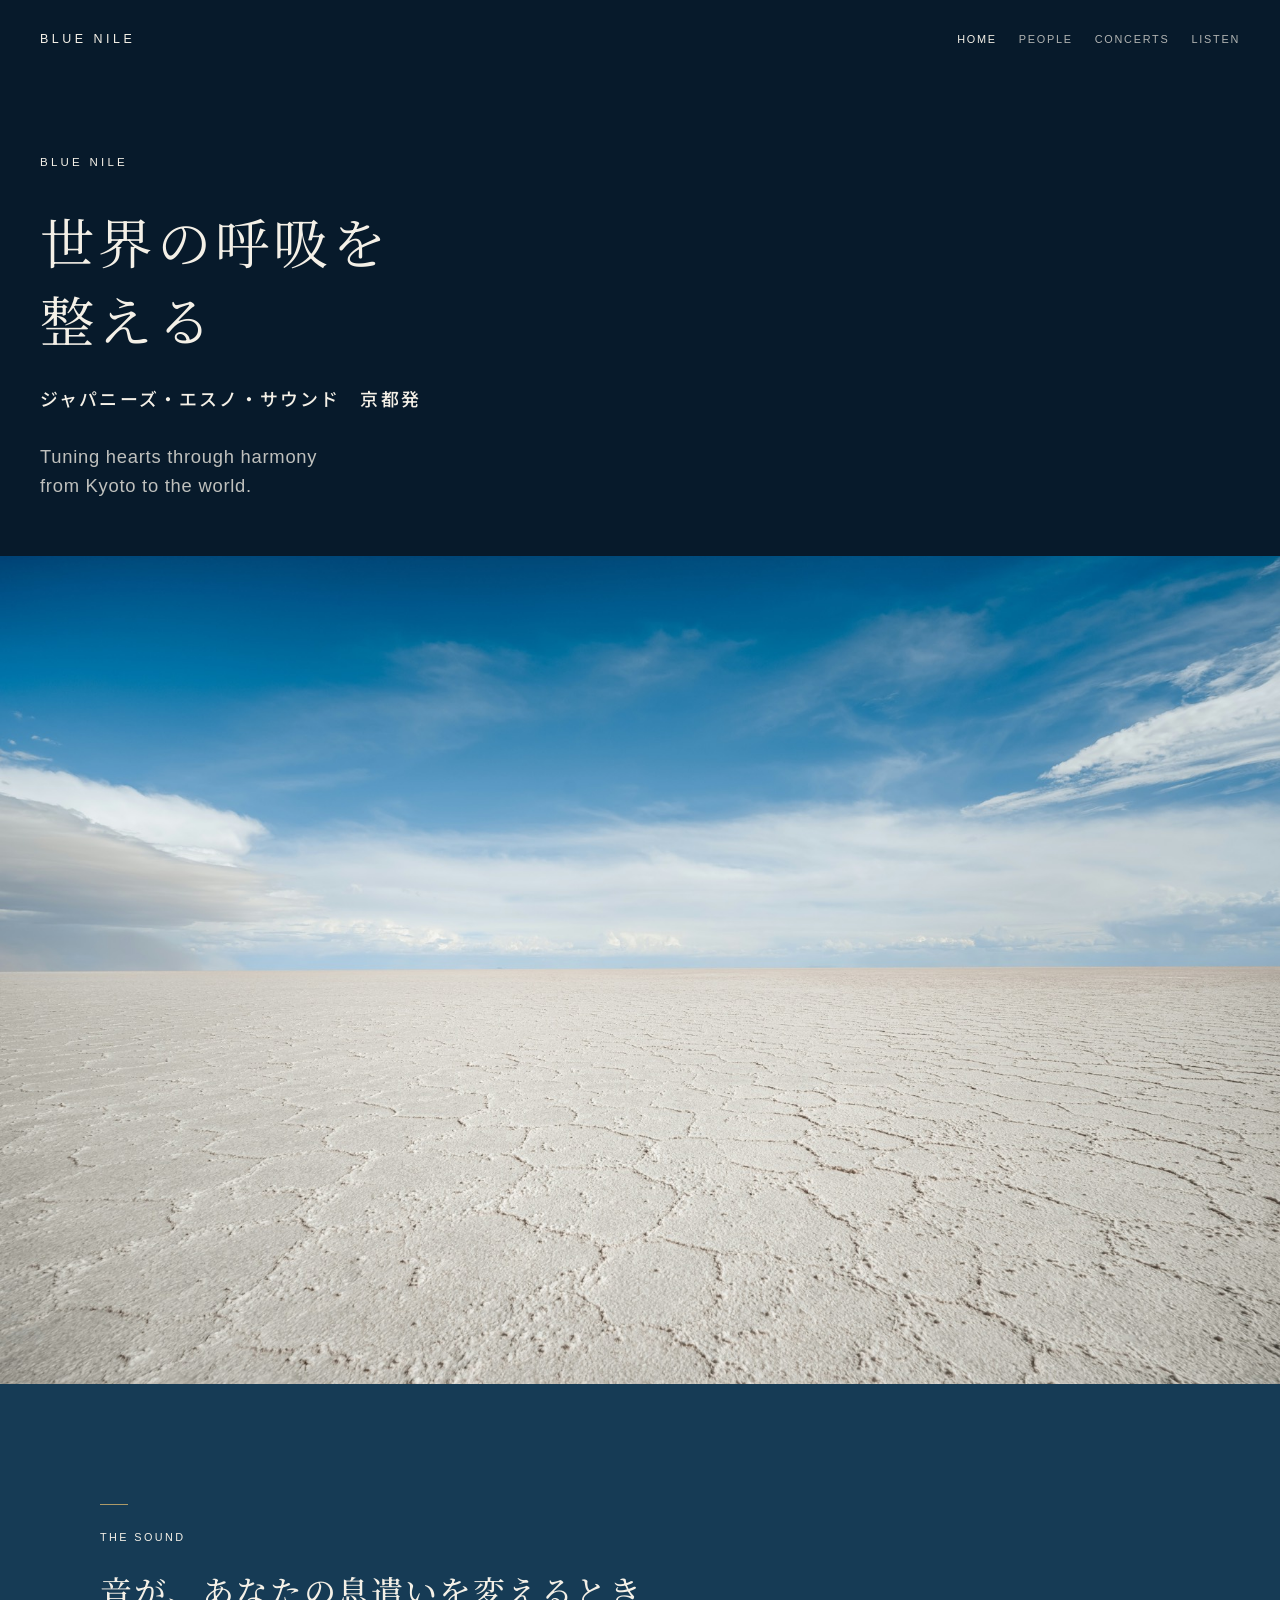
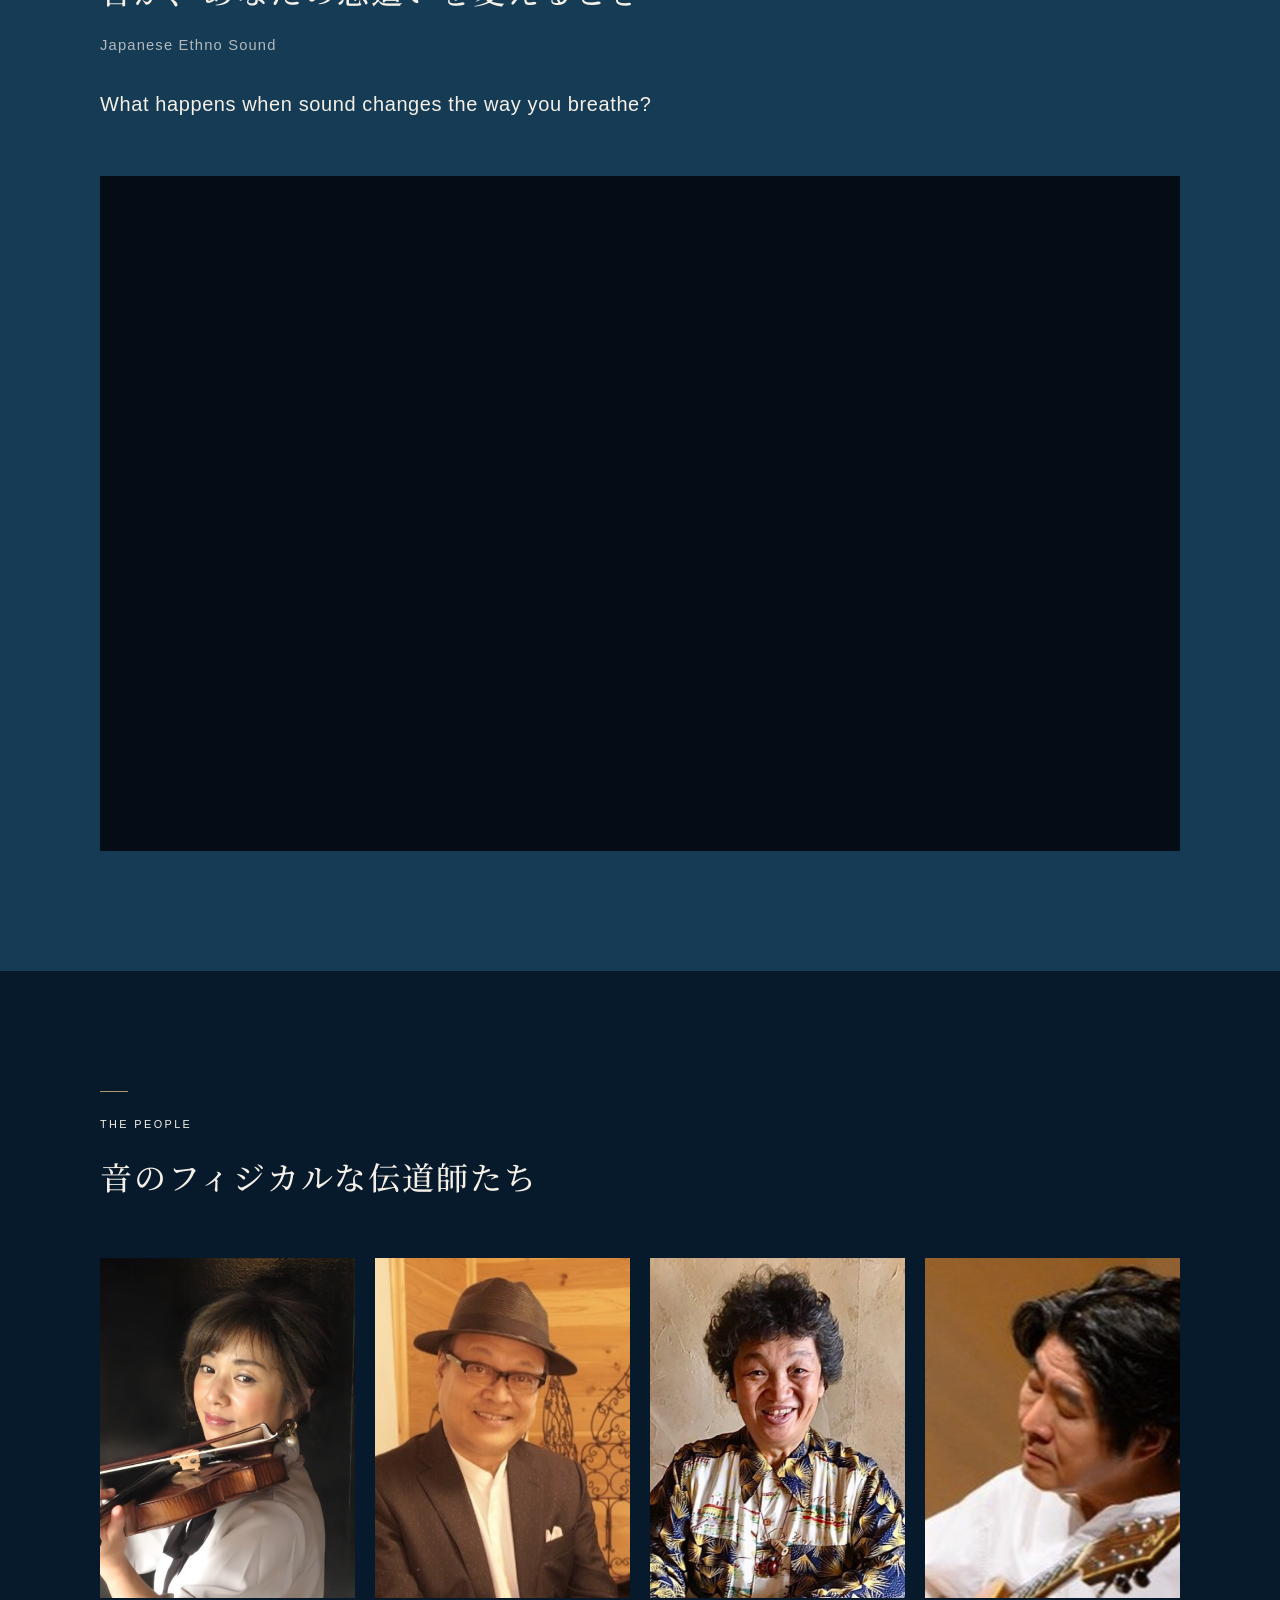
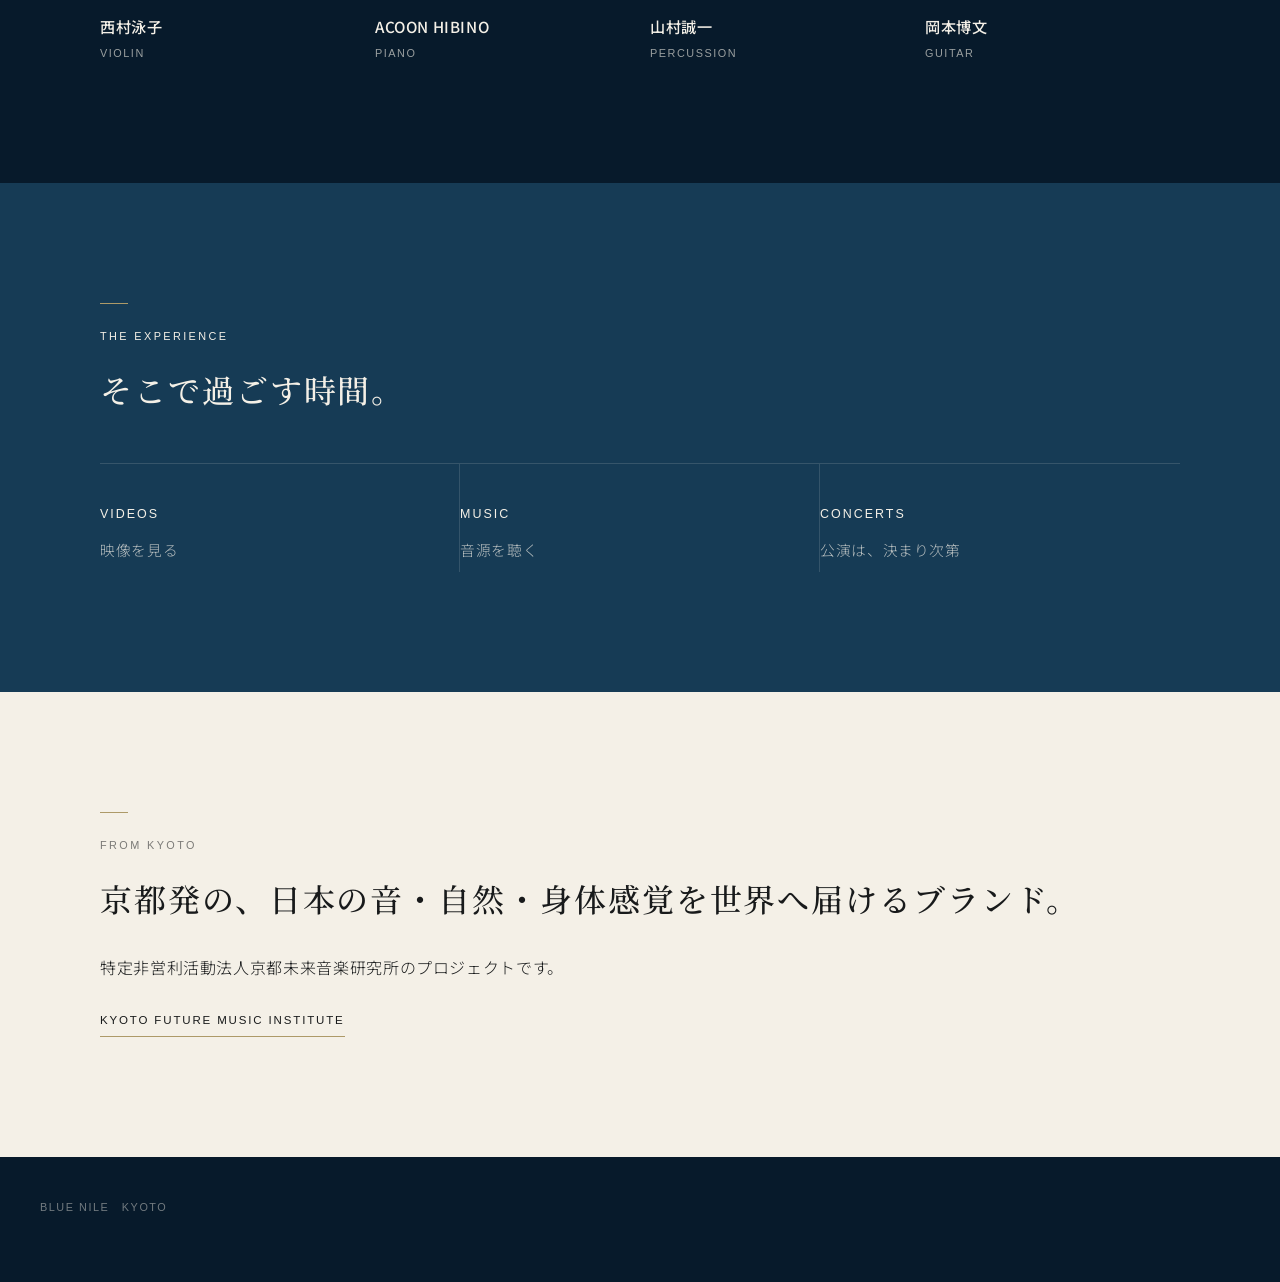
==== index.html @ 0401ce98 "Publish Blue Nile public site draft for preview hosting." ====
<!DOCTYPE html>
<html lang="ja">
<head>
<meta charset="utf-8">
<meta name="viewport" content="width=device-width, initial-scale=1">
<title>Blue Nile</title>
<link rel="preconnect" href="https://fonts.googleapis.com">
<link rel="preconnect" href="https://fonts.gstatic.com" crossorigin>
<link href="https://fonts.googleapis.com/css2?family=Noto+Sans+JP:wght@300;400;500&family=Noto+Serif+JP:wght@400;500&display=swap" rel="stylesheet">
<link rel="stylesheet" href="styles.css">
</head>
<body>
  <header class="site">
    <a class="logo" href="index.html">Blue Nile</a>
    <nav aria-label="サイト">
      <a href="index.html" aria-current="page">Home</a>
      <a href="people.html">People</a>
      <a href="concerts.html">Concerts</a>
      <a href="listen.html">Listen</a>
    </nav>
  </header>

  <div id="top">
    <div class="hero-copy">
      <p class="kicker">Blue Nile</p>
      <h1>世界の呼吸を<br>整える</h1>
      <p class="hero-jp">ジャパニーズ・エスノ・サウンド　<span class="nb">京都発</span></p>
      <p class="hero-en" lang="en">Tuning hearts through harmony<br>from Kyoto to the world.</p>
    </div>
    <figure class="hero-visual">
      <img src="assets/hero.jpg" alt="" width="1800" height="1200">
    </figure>
  </div>

  <section class="sound" id="sound">
    <div class="inner">
      <hr class="gold-line">
      <p class="kicker">The Sound</p>
      <h2>音が、<wbr>あなたの<span class="nb">息遣い</span>を<span class="nb">変えるとき</span></h2>
      <p class="sub" lang="en">Japanese Ethno Sound</p>
      <p class="en-q" lang="en">What happens when sound changes the way you breathe?</p>
    </div>
    <div class="video">
      <iframe
        src="https://www.youtube-nocookie.com/embed/xWTXyhuskmI"
        title="Blue Nile"
        allow="accelerometer; autoplay; clipboard-write; encrypted-media; gyroscope; picture-in-picture; web-share"
        allowfullscreen
        referrerpolicy="strict-origin-when-cross-origin"></iframe>
    </div>
  </section>

  <section id="people">
    <div class="inner">
      <hr class="gold-line">
      <p class="kicker">The People</p>
      <h2>音の<span class="nb">フィジカルな</span><span class="nb">伝道師たち</span></h2>
      <div class="people-list">
        <a class="person" href="people.html#nishimura">
          <img src="assets/people_nishimura.jpg" alt="西村泳子" width="900" height="1200">
          <p class="name"><span class="nb">西村泳子</span></p>
          <p class="role">Violin</p>
        </a>
        <a class="person" href="people.html#acoon">
          <img src="assets/people_acoon.jpg" alt="ACOON HIBINO" width="900" height="1200">
          <p class="name"><span class="nb">ACOON HIBINO</span></p>
          <p class="role">Piano</p>
        </a>
        <a class="person" href="people.html#yamamura">
          <img src="assets/people_yamamura.jpg" alt="山村誠一" width="900" height="1200">
          <p class="name"><span class="nb">山村誠一</span></p>
          <p class="role">Percussion</p>
        </a>
        <a class="person" href="people.html#okamoto">
          <img src="assets/people_okamoto.jpg" alt="岡本博文" width="900" height="1200">
          <p class="name"><span class="nb">岡本博文</span></p>
          <p class="role">Guitar</p>
        </a>
      </div>
    </div>
  </section>

  <section class="experience" id="experience">
    <div class="inner">
      <hr class="gold-line">
      <p class="kicker">The Experience</p>
      <h2>そこで過ごす時間。</h2>
      <div class="doors">
        <a class="door" href="https://www.youtube.com/channel/UCyqz04tMZzt-cci7dq_O42Q">
          <span class="en">Videos</span>
          <p class="jp">映像を見る</p>
        </a>
        <a class="door" href="listen.html">
          <span class="en">Music</span>
          <p class="jp">音源を聴く</p>
        </a>
        <a class="door" href="concerts.html">
          <span class="en">Concerts</span>
          <p class="jp">公演は、決まり次第</p>
        </a>
      </div>
    </div>
  </section>

  <section class="kyoto" id="kyoto">
    <div class="inner">
      <hr class="gold-line">
      <p class="kicker">From Kyoto</p>
      <h2>京都発の、日本の音・自然・身体感覚を世界へ届けるブランド。</h2>
      <p class="kyoto-note"><span class="nb">特定非営利活動法人</span><span class="nb">京都未来音楽研究所</span>のプロジェクトです。</p>
      <a class="go" href="https://npo.kyoto-music.com/blue-nile">Kyoto Future Music Institute</a>
    </div>
  </section>

  <footer class="site">Blue Nile　Kyoto</footer>
</body>
</html>
---- styles.css ----
:root {
  --nile: #071A2B;
  --indigo: #163B55;
  --warm: #F4F0E7;
  --charcoal: #181A1B;
  --gold: #AD9A68;
  --fw-body: 300;
  --fw-display: 400;
  --fw-emphasis: 500;
  --font-jp: "Noto Sans JP", "Hiragino Sans", "Hiragino Kaku Gothic ProN", Meiryo, sans-serif;
  --font-serif: "Noto Serif JP", "Hiragino Mincho ProN", "Yu Mincho", serif;
  --font-en: Helvetica, "Helvetica Neue", Arial, sans-serif;
}
* { box-sizing: border-box; }
html { scroll-behavior: smooth; }
html, body {
  margin: 0;
  padding: 0;
  background: var(--nile);
  color: var(--warm);
  font-family: var(--font-jp);
  font-weight: var(--fw-body);
  line-height: 1.9;
  letter-spacing: 0.04em;
  -webkit-font-smoothing: antialiased;
}
body {
  line-break: strict;
  text-wrap: pretty;
  overflow-wrap: normal;
}
.nb { white-space: nowrap; }
a {
  color: inherit;
  text-decoration: none;
}
a:hover { opacity: 0.55; }

.gold-line {
  display: block;
  width: 28px;
  height: 1px;
  margin: 0 0 22px;
  background: var(--gold);
  border: 0;
}

header.site {
  display: flex;
  align-items: baseline;
  justify-content: space-between;
  gap: 24px;
  padding: 28px 40px;
}
.logo {
  font-family: var(--font-en);
  font-size: 0.78rem;
  font-weight: var(--fw-display);
  letter-spacing: 0.28em;
  text-transform: uppercase;
}
nav {
  display: flex;
  flex-wrap: wrap;
  gap: 8px 22px;
  font-family: var(--font-en);
  font-size: 0.68rem;
  font-weight: var(--fw-display);
  letter-spacing: 0.16em;
  text-transform: uppercase;
  color: color-mix(in srgb, var(--warm) 72%, transparent);
}
nav a[aria-current="page"] {
  color: var(--warm);
}

.hero-copy {
  padding: 72px 40px 56px;
  max-width: 920px;
}
.hero-copy .kicker {
  margin: 0 0 28px;
  font-family: var(--font-en);
  font-size: 0.72rem;
  font-weight: var(--fw-display);
  letter-spacing: 0.28em;
  text-transform: uppercase;
}
h1 {
  margin: 0;
  font-family: var(--font-serif);
  font-size: clamp(2rem, 5.4vw, 3.4rem);
  font-weight: var(--fw-display);
  letter-spacing: 0.08em;
  line-height: 1.45;
}
.hero-jp {
  margin: 22px 0 0;
  font-size: clamp(0.95rem, 1.6vw, 1.12rem);
  font-weight: var(--fw-emphasis);
  letter-spacing: 0.12em;
}
.hero-en {
  margin: 28px 0 0;
  font-family: var(--font-en);
  font-size: clamp(0.95rem, 1.5vw, 1.15rem);
  font-weight: var(--fw-display);
  letter-spacing: 0.04em;
  line-height: 1.55;
  color: color-mix(in srgb, var(--warm) 78%, transparent);
}

.hero-visual {
  margin: 0;
  width: 100%;
  height: min(92vh, 920px);
  background: var(--indigo);
}
.hero-visual img {
  display: block;
  width: 100%;
  height: 100%;
  object-fit: cover;
  object-position: center 72%;
}

section {
  padding: 120px 40px;
}
.inner {
  max-width: 1080px;
  margin: 0 auto;
}
.kicker {
  margin: 0 0 18px;
  font-family: var(--font-en);
  font-size: 0.68rem;
  font-weight: var(--fw-display);
  letter-spacing: 0.22em;
  text-transform: uppercase;
}
h2 {
  margin: 0;
  font-family: var(--font-serif);
  font-size: clamp(1.35rem, 3.2vw, 2rem);
  font-weight: var(--fw-emphasis);
  letter-spacing: 0.06em;
  line-height: 1.55;
}
.sub {
  margin: 16px 0 0;
  font-family: var(--font-en);
  font-size: 0.92rem;
  font-weight: var(--fw-display);
  letter-spacing: 0.08em;
  color: color-mix(in srgb, var(--warm) 70%, transparent);
}
.en-q {
  margin: 28px 0 0;
  font-family: var(--font-en);
  font-size: clamp(1rem, 2vw, 1.25rem);
  font-weight: var(--fw-display);
  letter-spacing: 0.03em;
  line-height: 1.6;
}
.lead {
  margin: 28px 0 0;
  max-width: 36em;
  font-size: 1rem;
}

.sound { background: var(--indigo); }
.video {
  position: relative;
  width: 100%;
  max-width: 1080px;
  margin: 56px auto 0;
  padding-top: 56.25%;
  background: #040d16;
}
.video iframe {
  position: absolute;
  inset: 0;
  width: 100%;
  height: 100%;
  border: 0;
}

.people-list {
  display: grid;
  grid-template-columns: repeat(4, 1fr);
  gap: 28px 20px;
  margin: 56px 0 0;
}
.person { margin: 0; display: block; color: inherit; }
.member { scroll-margin-top: 32px; }
.person img {
  display: block;
  width: 100%;
  height: auto;
  aspect-ratio: 3 / 4;
  object-fit: cover;
  object-position: 50% 50%;
  background: var(--indigo);
}
.person .name {
  margin: 14px 0 0;
  font-size: 0.95rem;
  font-weight: var(--fw-emphasis);
  letter-spacing: 0.04em;
}
.person .role {
  margin: 2px 0 0;
  font-family: var(--font-en);
  font-size: 0.68rem;
  font-weight: var(--fw-display);
  letter-spacing: 0.14em;
  text-transform: uppercase;
  color: color-mix(in srgb, var(--warm) 62%, transparent);
}

.experience { background: var(--indigo); }
.doors {
  display: grid;
  grid-template-columns: repeat(3, 1fr);
  gap: 0;
  margin: 48px 0 0;
  border-top: 1px solid color-mix(in srgb, var(--warm) 14%, transparent);
}
.door {
  display: block;
  padding: 32px 8px 8px 0;
  border-right: 1px solid color-mix(in srgb, var(--warm) 14%, transparent);
  color: inherit;
}
.door:last-child { border-right: 0; }
.door .en {
  font-family: var(--font-en);
  font-size: 0.78rem;
  font-weight: var(--fw-emphasis);
  letter-spacing: 0.16em;
  text-transform: uppercase;
}
.door .jp {
  display: block;
  margin: 10px 0 0;
  font-size: 0.92rem;
  color: color-mix(in srgb, var(--warm) 72%, transparent);
}

.kyoto {
  background: var(--warm);
  color: var(--charcoal);
}
.kyoto .kicker,
.kyoto .sub {
  color: color-mix(in srgb, var(--charcoal) 55%, transparent);
}
.kyoto .gold-line { background: var(--gold); }
.kyoto h2 { color: var(--charcoal); }
.kyoto-note {
  margin: 28px 0 0;
  font-size: 1rem;
  font-weight: var(--fw-body);
  max-width: 36em;
}
.kyoto a.go {
  display: inline-block;
  margin-top: 28px;
  font-family: var(--font-en);
  font-size: 0.72rem;
  font-weight: var(--fw-display);
  letter-spacing: 0.16em;
  text-transform: uppercase;
  border-bottom: 1px solid var(--gold);
  padding-bottom: 4px;
}

.page-head {
  padding: 72px 40px 0;
  max-width: 1080px;
  margin: 0 auto;
}
.page-head h1 {
  font-size: clamp(1.7rem, 4vw, 2.4rem);
}

.member {
  display: grid;
  grid-template-columns: minmax(180px, 240px) 1fr;
  gap: 36px 48px;
  align-items: start;
  padding: 56px 0;
  border-top: 1px solid color-mix(in srgb, var(--warm) 14%, transparent);
}
.member:first-of-type { border-top: 0; padding-top: 40px; }
.member img {
  display: block;
  width: 100%;
  height: auto;
  aspect-ratio: 3 / 4;
  object-fit: cover;
  object-position: 50% 50%;
  background: var(--indigo);
}
.guests .member img {
  object-position: 50% 18%;
}
.member .who {
  margin: 0 0 6px;
  font-size: 1.05rem;
  font-weight: var(--fw-emphasis);
  letter-spacing: 0.04em;
}
.member .role {
  margin: 0 0 18px;
  font-family: var(--font-en);
  font-size: 0.68rem;
  font-weight: var(--fw-display);
  letter-spacing: 0.14em;
  text-transform: uppercase;
  color: color-mix(in srgb, var(--warm) 62%, transparent);
}
.member .bio {
  margin: 0;
  max-width: 38em;
}
.member .out {
  display: inline-block;
  margin-top: 18px;
  font-family: var(--font-en);
  font-size: 0.68rem;
  letter-spacing: 0.14em;
  text-transform: uppercase;
  border-bottom: 1px solid var(--gold);
  padding-bottom: 3px;
}

.guests { background: var(--indigo); }

.quiet {
  margin: 28px 0 0;
  max-width: 34em;
}
.mail {
  display: inline-block;
  margin-top: 28px;
  letter-spacing: 0.06em;
  border-bottom: 1px solid var(--gold);
  padding-bottom: 4px;
}

footer.site {
  padding: 40px 40px 64px;
  background: var(--nile);
  font-family: var(--font-en);
  font-size: 0.68rem;
  letter-spacing: 0.14em;
  text-transform: uppercase;
  color: color-mix(in srgb, var(--warm) 45%, transparent);
}

@media (max-width: 880px) {
  header.site, .hero-copy, section, footer.site, .page-head {
    padding-left: 20px;
    padding-right: 20px;
  }
  header.site {
    flex-wrap: wrap;
    padding-top: 18px;
    padding-bottom: 18px;
  }
  nav {
    width: 100%;
    max-width: none;
    justify-content: flex-start;
    gap: 10px 18px;
    margin-top: 10px;
  }
  .hero-copy { padding-top: 40px; padding-bottom: 36px; }
  .hero-visual { height: 70vh; }
  .page-head { padding-top: 40px; }
  section { padding-top: 88px; padding-bottom: 88px; }
  .people-list { grid-template-columns: 1fr 1fr; gap: 28px 12px; }
  .doors { grid-template-columns: 1fr; }
  .door {
    border-right: 0;
    border-bottom: 1px solid color-mix(in srgb, var(--warm) 14%, transparent);
    padding: 22px 0;
  }
  .member {
    grid-template-columns: 1fr;
    gap: 20px;
    padding: 40px 0;
  }
  .member img { max-width: 280px; }
}
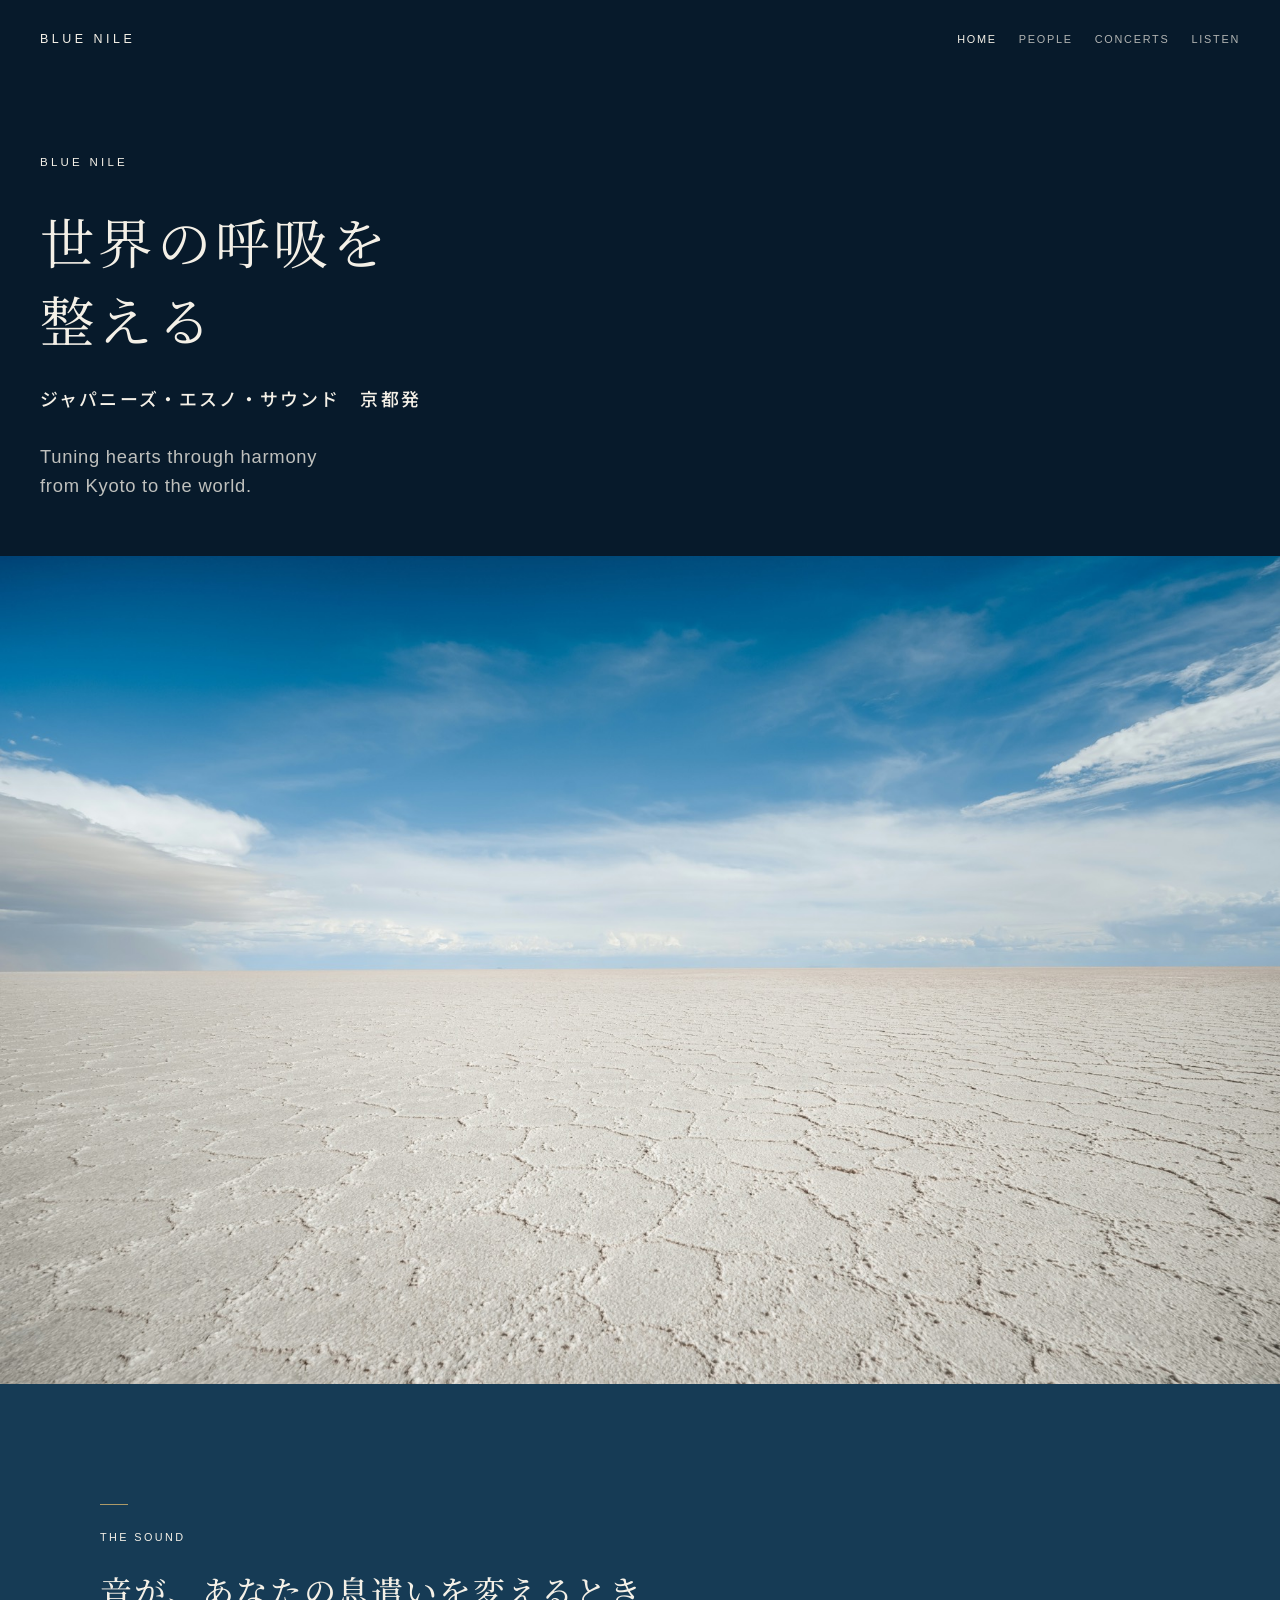
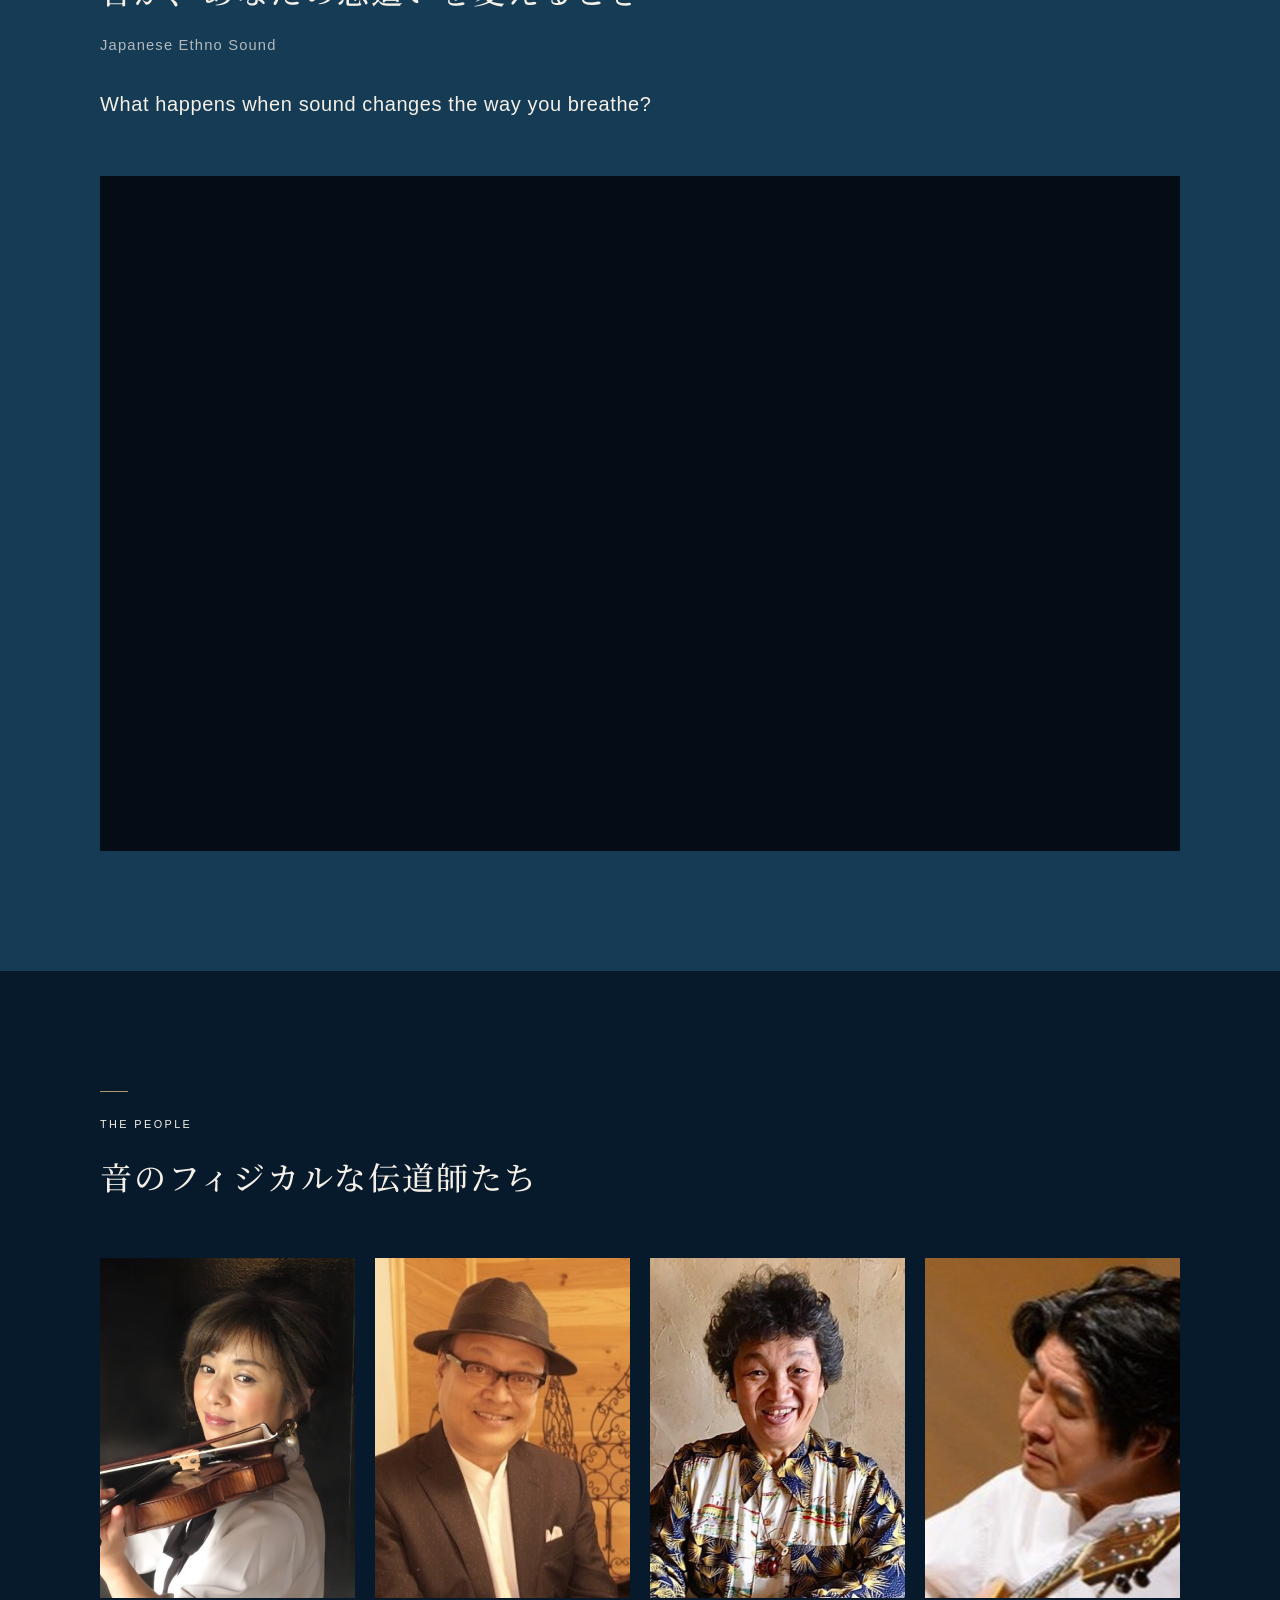
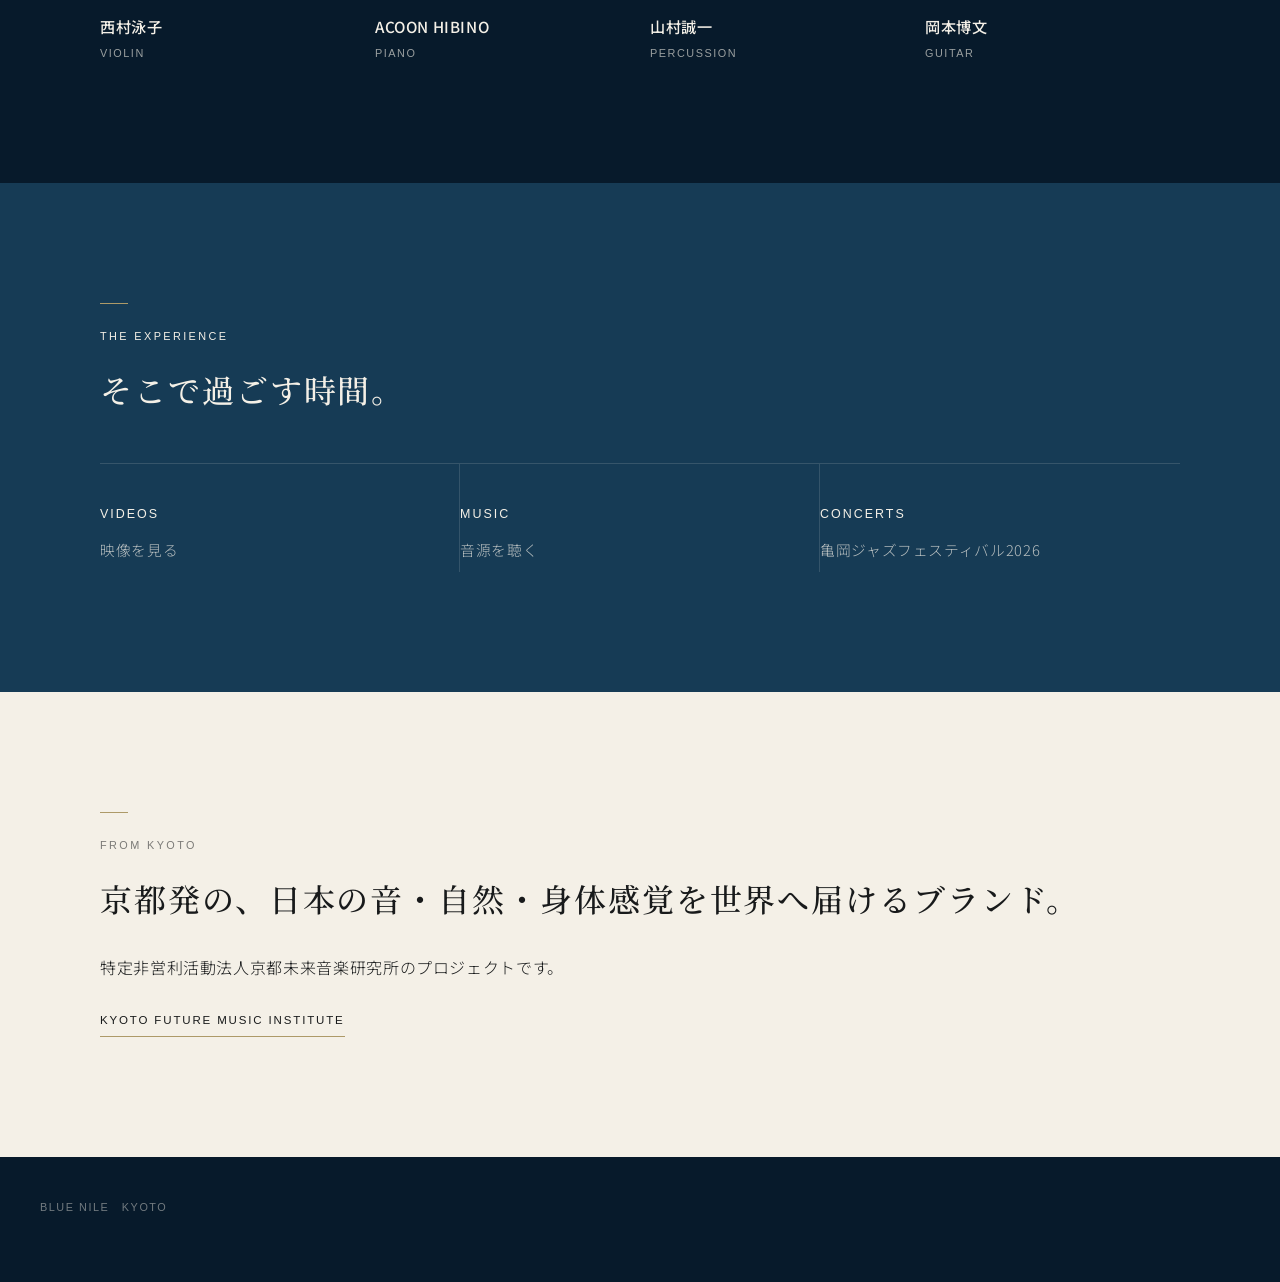
==== commit fe0abdd4: "Announce Kameoka Jazz Festival 2026 on Concerts and Home. Co-authored-by: Cursor <cursoragent@cursor" ====
--- a/index.html
+++ b/index.html
@@ -96,7 +96,7 @@
         </a>
         <a class="door" href="concerts.html">
           <span class="en">Concerts</span>
-          <p class="jp">公演は、決まり次第</p>
+          <p class="jp">亀岡ジャズ<span class="nb">フェスティバル2026</span></p>
         </a>
       </div>
     </div>
--- a/styles.css
+++ b/styles.css
@@ -341,6 +341,33 @@
 .quiet {
   margin: 28px 0 0;
   max-width: 34em;
+}
+.when {
+  margin: 28px 0 0;
+  font-family: var(--font-en);
+  font-size: 0.72rem;
+  font-weight: var(--fw-display);
+  letter-spacing: 0.18em;
+  color: var(--gold);
+}
+.where {
+  margin: 10px 0 0;
+  max-width: 34em;
+}
+.out-list {
+  display: flex;
+  flex-wrap: wrap;
+  gap: 12px 28px;
+  margin: 32px 0 0;
+}
+.out-list a {
+  font-family: var(--font-en);
+  font-size: 0.68rem;
+  font-weight: var(--fw-display);
+  letter-spacing: 0.14em;
+  text-transform: uppercase;
+  border-bottom: 1px solid var(--gold);
+  padding-bottom: 3px;
 }
 .mail {
   display: inline-block;
